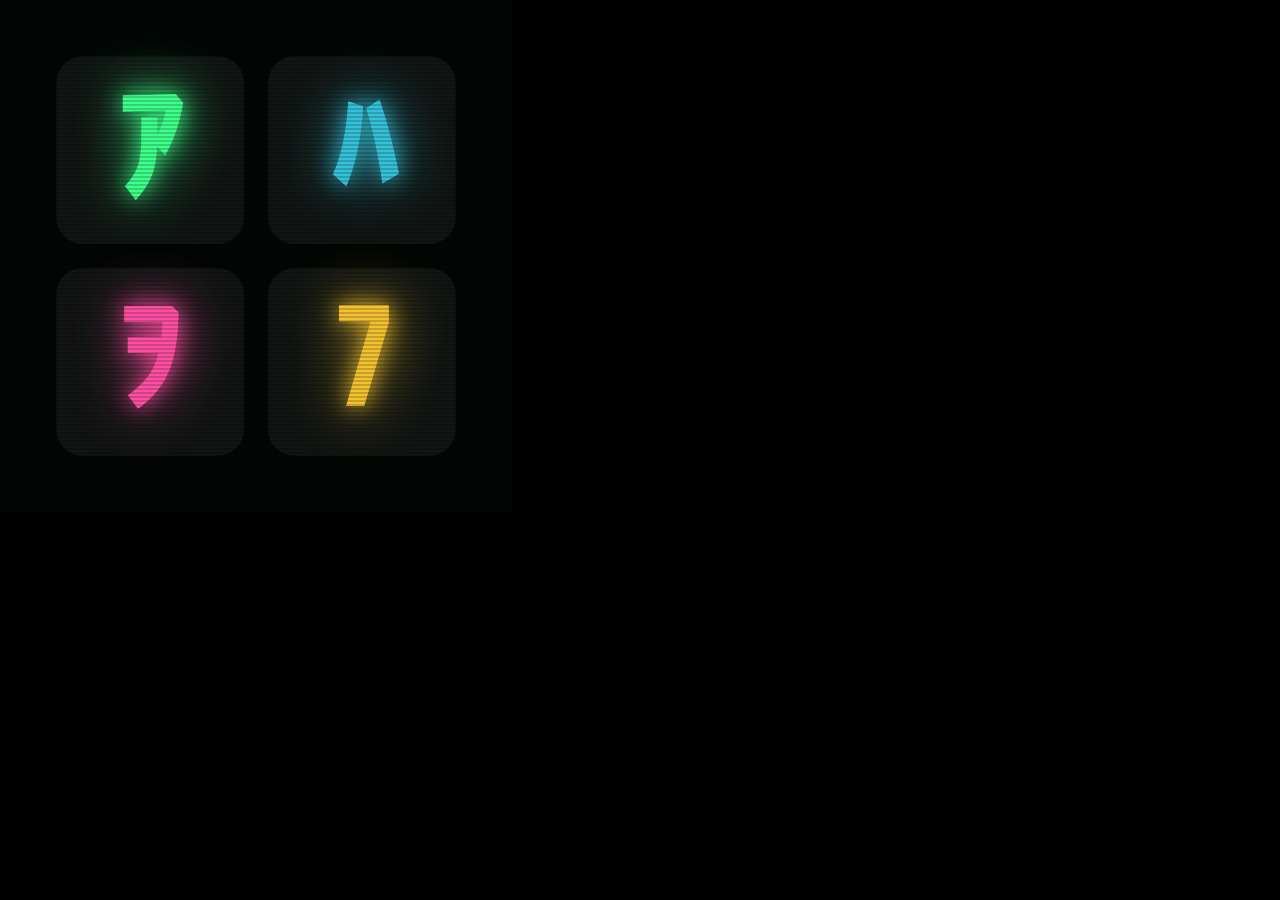
==== tools/icon.html @ b2e7553f "feat: app icons in the new look Four glowing character tiles on the deck screen, rendered from tools" ====
<!doctype html>
<html><head><meta charset="utf-8"><meta name="viewport" content="width=device-width, initial-scale=1">
<style>
  @font-face{font-family:"Share Tech Mono";src:url(../fonts/share-tech-mono-latin-400.woff2) format("woff2")}
  html,body{margin:0;background:#000}
</style></head>
<body><canvas id="c"></canvas>
<script>
// App icon: four glowing character tiles on the deck's black screen. ?size=512&mask=1 (maskable: art kept inside the 80 % safe zone).
const q = new URLSearchParams(location.search), size = +(q.get('size') || 512), mask = q.has('mask');
const cv = document.getElementById('c'); cv.width = cv.height = size; cv.style.width = cv.style.height = size + 'px';
const g = cv.getContext('2d');
const tiles = [['ｱ', '#3dff8a'], ['ﾊ', '#35c2d9'], ['ｦ', '#ff4fa3'], ['7', '#f2c230']];
document.fonts.load(`700 40px "Share Tech Mono"`).then(() => {
  g.fillStyle = '#020604'; g.fillRect(0, 0, size, size);
  const inner = size * (mask ? .62 : .78), gap = inner * .06, cell = (inner - gap) / 2, o = (size - inner) / 2;
  tiles.forEach(([ch, c], k) => {
    const x = o + (k % 2) * (cell + gap), y = o + Math.floor(k / 2) * (cell + gap);
    g.fillStyle = 'rgba(255,255,255,.06)'; g.beginPath(); g.roundRect(x, y, cell, cell, cell * .14); g.fill();
    g.font = `700 ${cell * .72}px "Share Tech Mono","Noto Sans CJK JP","Noto Sans JP",monospace`;
    g.textAlign = 'center'; g.textBaseline = 'middle'; g.fillStyle = c; g.shadowColor = c;
    for (const b of [cell * .3, cell * .12]) { g.shadowBlur = b; g.fillText(ch, x + cell / 2, y + cell / 2 + cell * .03) }
    g.shadowBlur = 0;
  });
  for (let y = 0; y < size; y += Math.max(2, size / 128)) { g.fillStyle = 'rgba(0,0,0,.18)'; g.fillRect(0, y, size, Math.max(1, size / 256)) }
});
</script></body></html>
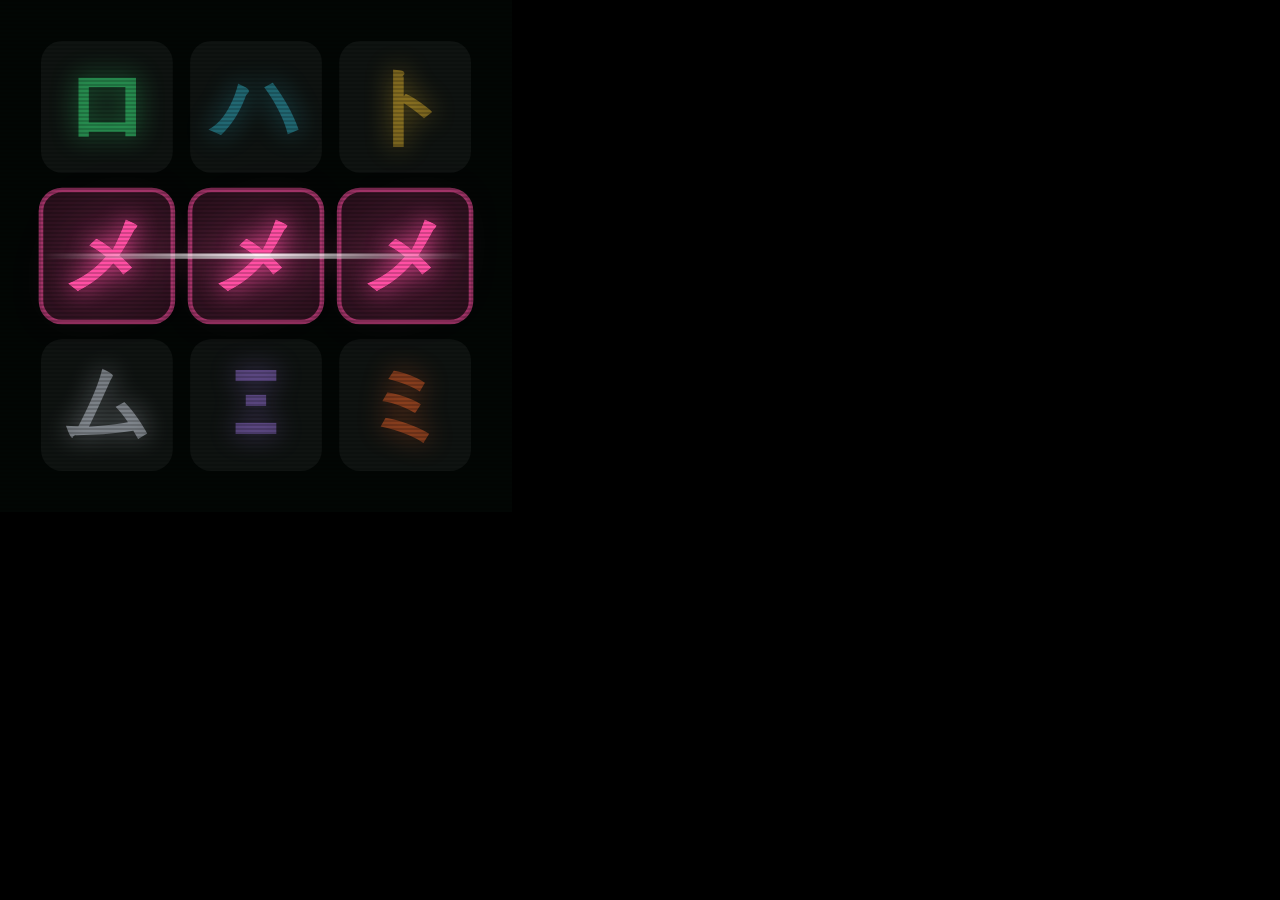
==== commit a05229b6: "feat: new app icon (a lit match on a 3 x 3 board) and preview card with the new glyphs" ====
--- a/tools/icon.html
+++ b/tools/icon.html
@@ -6,22 +6,32 @@
 </style></head>
 <body><canvas id="c"></canvas>
 <script>
-// App icon: four glowing character tiles on the deck's black screen. ?size=512&mask=1 (maskable: art kept inside the 80 % safe zone).
+// App icon: a 3 x 3 board on the deck's black screen, its middle row a lit match of three メ with a beam through it.
+// ?size=512&mask=1 (maskable: art kept inside the 80 % safe zone).
 const q = new URLSearchParams(location.search), size = +(q.get('size') || 512), mask = q.has('mask');
 const cv = document.getElementById('c'); cv.width = cv.height = size; cv.style.width = cv.style.height = size + 'px';
 const g = cv.getContext('2d');
-const tiles = [['ｱ', '#3dff8a'], ['ﾊ', '#35c2d9'], ['ｦ', '#ff4fa3'], ['7', '#f2c230']];
+const C = { 'ロ': '#3dff8a', 'ハ': '#35c2d9', 'メ': '#ff4fa3', 'ト': '#f2c230', 'Ξ': '#a77cf0', 'ミ': '#ff6a2b', 'ム': '#e9f0ff' };
+const board = ['ロハト', 'メメメ', 'ムΞミ'];
 document.fonts.load(`700 40px "Share Tech Mono"`).then(() => {
   g.fillStyle = '#020604'; g.fillRect(0, 0, size, size);
-  const inner = size * (mask ? .62 : .78), gap = inner * .06, cell = (inner - gap) / 2, o = (size - inner) / 2;
-  tiles.forEach(([ch, c], k) => {
-    const x = o + (k % 2) * (cell + gap), y = o + Math.floor(k / 2) * (cell + gap);
-    g.fillStyle = 'rgba(255,255,255,.06)'; g.beginPath(); g.roundRect(x, y, cell, cell, cell * .14); g.fill();
-    g.font = `700 ${cell * .72}px "Share Tech Mono","Noto Sans CJK JP","Noto Sans JP",monospace`;
-    g.textAlign = 'center'; g.textBaseline = 'middle'; g.fillStyle = c; g.shadowColor = c;
-    for (const b of [cell * .3, cell * .12]) { g.shadowBlur = b; g.fillText(ch, x + cell / 2, y + cell / 2 + cell * .03) }
-    g.shadowBlur = 0;
-  });
+  const inner = size * (mask ? .66 : .84), gap = inner * .04, cell = (inner - 2 * gap) / 3, o = (size - inner) / 2;
+  const at = (r, c) => [o + c * (cell + gap), o + r * (cell + gap)];
+  board.forEach((row, r) => [...row].forEach((ch, c) => {
+    const [x, y] = at(r, c), lit = r === 1, col = C[ch];
+    g.fillStyle = lit ? 'rgba(255,79,163,.16)' : 'rgba(255,255,255,.05)';
+    g.beginPath(); g.roundRect(x, y, cell, cell, cell * .16); g.fill();
+    if (lit) { g.strokeStyle = 'rgba(255,79,163,.55)'; g.lineWidth = cell * .035; g.stroke() }
+    g.font = `700 ${cell * .66}px "Share Tech Mono","Noto Sans CJK JP","Noto Sans JP",monospace`;
+    g.textAlign = 'center'; g.textBaseline = 'middle'; g.globalAlpha = lit ? 1 : .42;
+    g.fillStyle = col; g.shadowColor = col;
+    for (const b of lit ? [cell * .45, cell * .18] : [cell * .2]) { g.shadowBlur = b; g.fillText(ch, x + cell / 2, y + cell / 2 + cell * .03) }
+    g.shadowBlur = 0; g.globalAlpha = 1;
+  }));
+  // the beam: a white-hot line along the matched row
+  const [x0, y0] = at(1, 0), yb = y0 + cell / 2, grad = g.createLinearGradient(x0, 0, x0 + inner, 0);
+  grad.addColorStop(0, 'rgba(255,255,255,0)'); grad.addColorStop(.5, 'rgba(255,255,255,.9)'); grad.addColorStop(1, 'rgba(255,255,255,0)');
+  g.fillStyle = grad; g.shadowColor = '#ff4fa3'; g.shadowBlur = cell * .3; g.fillRect(x0 - gap, yb - cell * .02, inner + 2 * gap, cell * .04); g.shadowBlur = 0;
   for (let y = 0; y < size; y += Math.max(2, size / 128)) { g.fillStyle = 'rgba(0,0,0,.18)'; g.fillRect(0, y, size, Math.max(1, size / 256)) }
 });
 </script></body></html>
